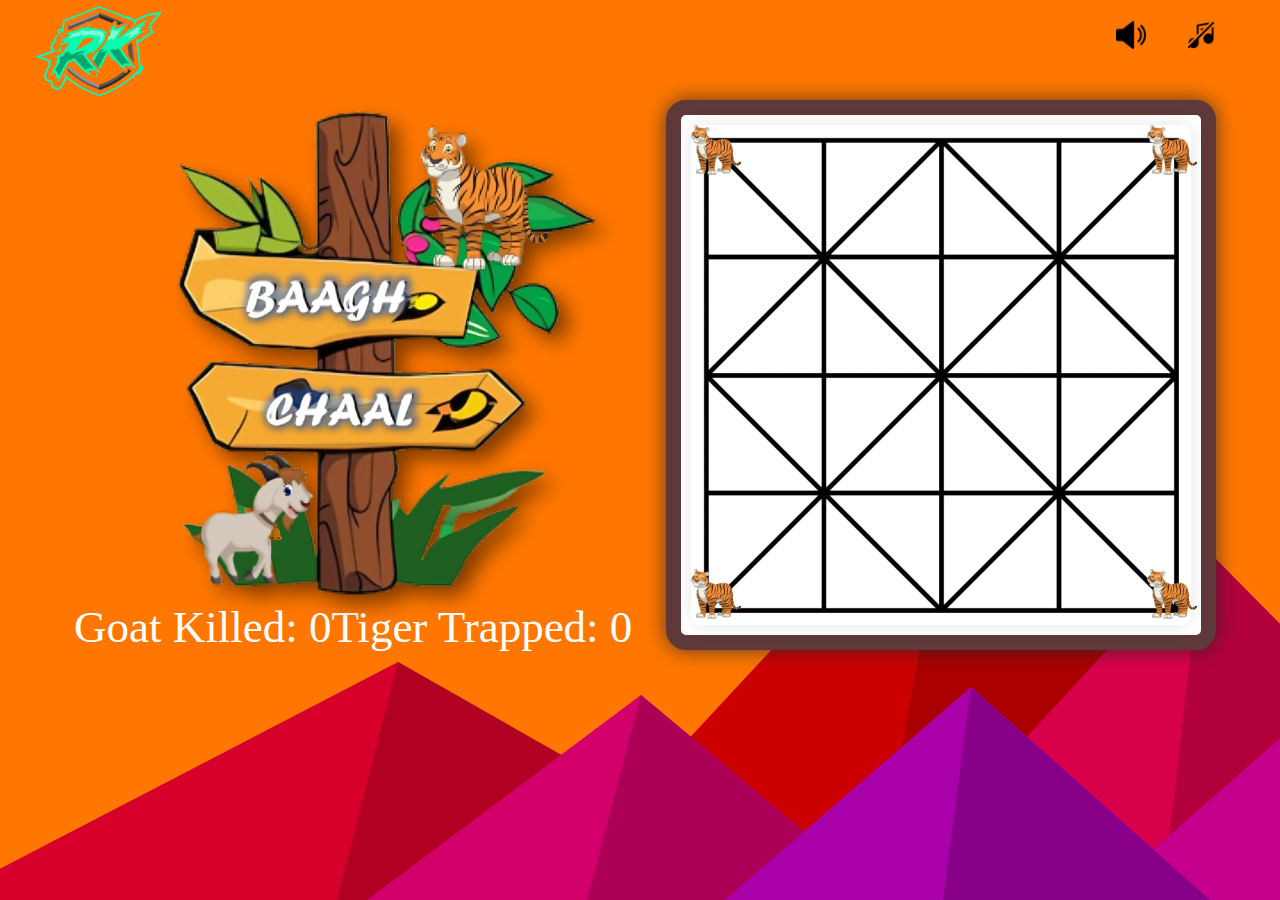
==== index.html @ 2d904344 "first commit" ====
<!DOCTYPE html>
<html lang="en">
<head>
    <meta charset="UTF-8">
    <meta name="viewport" content="width=device-width, initial-scale=1.0">
    <title>Baagh Chaal</title>
    <link rel="stylesheet" href="styles.css">
</head>
<body>
    <div class="error">
        <h1>Sorry! This app is not available on mobile devices. <br> <br>Please Try in PCs or Desktops.<br><br>
            Developer Mr.Roshan Khatiwada doesn't have time to make responsive in mobile devices. 
            (ThankYou)</h1>
    </div>
    <div class="settings" >
          <div class="logo">
           <img src="images/logo.png" alt="" height="100px">
          </div>
          <div class="icons" >
            <div class="sound" id="sound">
            </div>
            <div class="music" id="music">
            </div>
          </div>
    </div>
    <div class="content">
    <div class="message">
        <center> 
        <div class="baagchaal" > 
        <img src="images/FINALBAAGCHAAL.png" alt="" height="500px">
        </div> </center>
        <div class="text">
 <p id="goatKilled" > Goat Killed :</p>
    <p id="tigerTrapped">Tiger Trapped : </p>
        </div>
   
    </div>
    <div class="boardsection">
    <div class="board">
        <div class="square" id="A1" >
             
        </div>
        <div class="square" id="A2" >
             
        </div>
        <div class="square" id="A3" >
             
        </div>
        <div class="square" id="A4" >
             
        </div>
        
        <div class="square" id="A5" >
             
        </div>
        <div class="square" id="B1" >
             
        </div>
        <div class="square" id="B2">
             
        </div>
        <div class="square" id="B3">
             
        </div>
        <div class="square" id="B4">
             
        </div>
        <div class="square" id="B5">
             
        </div>
        <div class="square" id="C1">
             
        </div>
        <div class="square" id="C2">
             
        </div>
        <div class="square" id="C3">
             
        </div>
        <div class="square" id="C4">
             
        </div>
        <div class="square" id="C5">
             
        </div>
        <div class="square" id="D1">
             
        </div>
        <div class="square" id="D2">
             
        </div>
        <div class="square" id="D3">
             
        </div>
        <div class="square" id="D4">
             
        </div>
        <div class="square" id="D5">
             
        </div>
        <div class="square" id="E1">
             
        </div>
        <div class="square" id="E2">
             
        </div>
        <div class="square" id="E3">
             
        </div>
        <div class="square" id="E4">
             
        </div>
        <div class="square" id="E5">
             
        </div>
    </div>
    </div>
    </div>
</body>
<script src="script.js">
    
</script>
</html>
---- styles.css ----
body {
    height: 100vh;
    font-family: Arial, sans-serif;
    background-color: #ff7700;
    background-image: url("data:image/svg+xml,%3Csvg xmlns='http://www.w3.org/2000/svg' viewBox='0 0 1600 900'%3E%3Cpolygon fill='%23cc0000' points='957 450 539 900 1396 900'/%3E%3Cpolygon fill='%23aa0000' points='957 450 872.9 900 1396 900'/%3E%3Cpolygon fill='%23d6002b' points='-60 900 398 662 816 900'/%3E%3Cpolygon fill='%23b10022' points='337 900 398 662 816 900'/%3E%3Cpolygon fill='%23d9004b' points='1203 546 1552 900 876 900'/%3E%3Cpolygon fill='%23b2003d' points='1203 546 1552 900 1162 900'/%3E%3Cpolygon fill='%23d3006c' points='641 695 886 900 367 900'/%3E%3Cpolygon fill='%23ac0057' points='587 900 641 695 886 900'/%3E%3Cpolygon fill='%23c4008c' points='1710 900 1401 632 1096 900'/%3E%3Cpolygon fill='%239e0071' points='1710 900 1401 632 1365 900'/%3E%3Cpolygon fill='%23aa00aa' points='1210 900 971 687 725 900'/%3E%3Cpolygon fill='%23880088' points='943 900 1210 900 971 687'/%3E%3C/svg%3E");
    background-attachment: fixed;
    background-size: cover;
    margin: 0;
    padding: 0;
}
.content
{
    display: flex;
    flex-direction: row;
    justify-content: space-between;
    align-items: center;
    padding-left: 5%;
    padding-right: 5%;
    padding-top: 2%;
    padding-bottom: 5%;
}
.baagchaal{
     filter: drop-shadow(10px 10px 10px rgba(0, 0, 0, 0.5));
}
.text{
    font-family: fantasy;
    display: flex;
    flex-direction: row;
    
    color: white;
    justify-content: space-between;
    padding-right: 30px;
    padding-left: 10px;
}
.text p {
    font-size: 5vh;
    margin: 0; 
    line-height: 1.2;
}
.boardsection{
    border: 15px solid rgb(95, 57, 57);
    padding: 10px;
    border-radius: 20px;
    background-color: rgb(255,255,255);
    box-shadow: 0 0 20px rgba(39, 39, 39, 0.774);
}
.board {
    background-image: url(images/board.png);
    background-size: cover; 
    background-repeat: no-repeat; 
    background-position: center; 
    display: grid;
    grid-template-columns: repeat(5, 100px);
    grid-template-rows: repeat(5, 100px);
    row-gap: 2.2%;
    column-gap: 2.8%;
    border-radius: 10px;
    box-shadow: 0 0 20px rgba(0, 0, 0, 0.1);
}

.square {
    width:50px;
    height: 50px;
    background-color: transparent;
    border-radius: 50%;
    transition: background-color 0.3s ease;
    cursor: pointer;
}

@media screen and (max-width: 1200px) {
 .baagchaal img{
    height: 400px;
    top: 0;
 }
 .text{
    justify-content: space-between;

 }
 .text p{
    margin: 10px;
    font-size: 4vh;
 }

}
@media screen and (max-width: 1050px) {
   .content{
    display: flex;
    flex-direction: column;
   }
}
.settings{
height: 70px;
display: flex;
flex-direction: row;
justify-content: space-between;
padding-left: 2%;
padding-right: 5%; 
}
.icons{
display: flex;
flex-direction: row;
}
.sound{
display: flex;
 align-items: center;
  margin-right: 40px;
  cursor: pointer; 
}
.music{
display: flex; 
align-items: center;
cursor: pointer;
}
.error{
    color: white;
    display: none;
    align-items: center;
    justify-content: center;
}
.logo{
cursor: pointer;
}
@media screen and (max-width: 530px) {
 .settings{
    display: none;
 }
 .content{
    display: none;
 }
 .error{
    display: flex;
 }
}
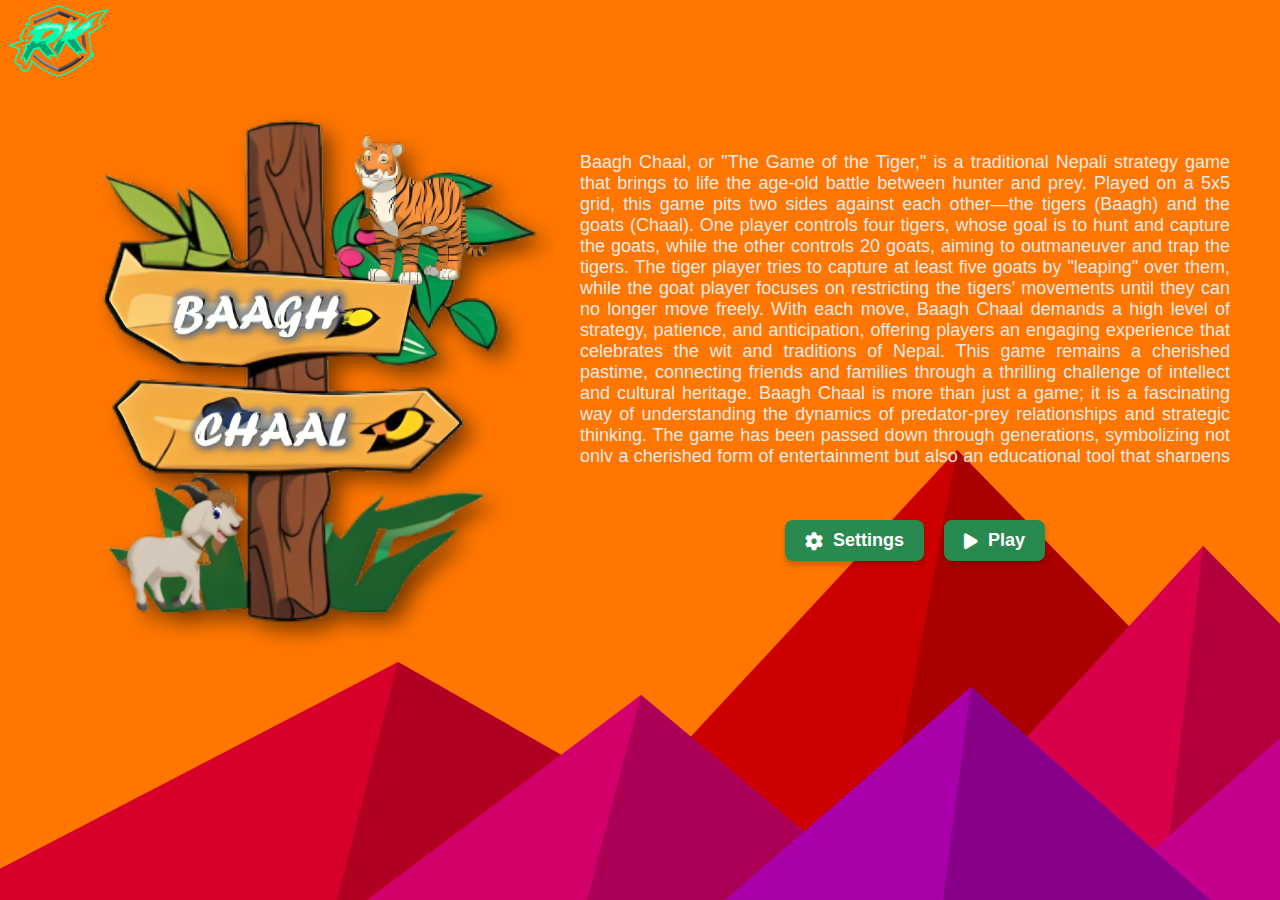
==== commit 414d9835: "Updated files and added offline multiplayer support" ====
--- a/index.html
+++ b/index.html
@@ -3,18 +3,14 @@
 <head>
     <meta charset="UTF-8">
     <meta name="viewport" content="width=device-width, initial-scale=1.0">
+     <link rel="stylesheet" href="https://cdnjs.cloudflare.com/ajax/libs/font-awesome/6.0.0-beta3/css/all.min.css">
     <title>Baagh Chaal</title>
     <link rel="stylesheet" href="styles.css">
 </head>
 <body>
-    <div class="error">
-        <h1>Sorry! This app is not available on mobile devices. <br> <br>Please Try in PCs or Desktops.<br><br>
-            Developer Mr.Roshan Khatiwada doesn't have time to make responsive in mobile devices. 
-            (ThankYou)</h1>
-    </div>
     <div class="settings" >
           <div class="logo">
-           <img src="images/logo.png" alt="" height="100px">
+           <img src="images/logo.png" alt="" height="80px">
           </div>
           <div class="icons" >
             <div class="sound" id="sound">
@@ -25,99 +21,97 @@
     </div>
     <div class="content">
     <div class="message">
-        <center> 
+
         <div class="baagchaal" > 
-        <img src="images/FINALBAAGCHAAL.png" alt="" height="500px">
-        </div> </center>
-        <div class="text">
- <p id="goatKilled" > Goat Killed :</p>
-    <p id="tigerTrapped">Tiger Trapped : </p>
+        <img src="images/FINALBAAGCHAAL.png" alt="">
+        </div> 
+         <div class="baagh_chaal_content">
+         <div class="text_baagchaal">
+             <p>
+                 Baagh Chaal, or "The Game of the Tiger," is a traditional Nepali 
+                 strategy game that brings to life the age-old battle between hunter 
+                 and prey. Played on a 5x5 grid, this game pits two sides against each
+                  other—the tigers (Baagh) and the goats (Chaal). One player controls 
+                  four tigers, whose goal is to hunt and capture the goats, while the
+                   other controls 20 goats, aiming to outmaneuver and trap the tigers.
+                    The tiger player tries to capture at least five goats by "leaping" 
+                    over them, while the goat player focuses on restricting the tigers’ 
+                    movements until they can no longer move freely. With each move, Baagh 
+                    Chaal demands a high level of strategy, patience, and anticipation,
+                    offering players an engaging experience that celebrates the wit and 
+                    traditions of Nepal. This game remains a cherished pastime, connecting 
+                    friends and families through a thrilling challenge of intellect and 
+                    cultural heritage.
+                    Baagh Chaal is more than just a game; it is a fascinating way of understanding
+                     the dynamics of predator-prey relationships and strategic thinking. The game
+                      has been passed down through generations, symbolizing not only a cherished 
+                      form of entertainment but also an educational tool that sharpens the mind 
+                      and encourages patience, foresight, and creative problem-solving. As players 
+                      immerse themselves in the intricate maneuvers of tigers and goats, they are 
+                      also connecting with Nepal’s heritage, reliving a tradition that has brought
+                       joy and competition to households for centuries. Whether enjoyed as a friendly 
+                       match or a fierce competition, Baagh Chaal remains a timeless reminder of Nepal’s
+                        rich cultural legacy and the timeless appeal of strategy games.
+                </p>
         </div>
-   
-    </div>
-    <div class="boardsection">
-    <div class="board">
-        <div class="square" id="A1" >
-             
+        <div class="playbuttons">
+            <center>
+           <button id="setting-btn"><i class="fas fa-cog" ></i> Settings</button>
+           </center>
+           <center>
+          <a href="multiplayer_offline.html" style="text-decoration: none; color: white;"> <button><i class="fas fa-play"></i> Play</button></a>
+           </center>
         </div>
-        <div class="square" id="A2" >
-             
-        </div>
-        <div class="square" id="A3" >
-             
-        </div>
-        <div class="square" id="A4" >
-             
-        </div>
-        
-        <div class="square" id="A5" >
-             
-        </div>
-        <div class="square" id="B1" >
-             
-        </div>
-        <div class="square" id="B2">
-             
-        </div>
-        <div class="square" id="B3">
-             
-        </div>
-        <div class="square" id="B4">
-             
-        </div>
-        <div class="square" id="B5">
-             
-        </div>
-        <div class="square" id="C1">
-             
-        </div>
-        <div class="square" id="C2">
-             
-        </div>
-        <div class="square" id="C3">
-             
-        </div>
-        <div class="square" id="C4">
-             
-        </div>
-        <div class="square" id="C5">
-             
-        </div>
-        <div class="square" id="D1">
-             
-        </div>
-        <div class="square" id="D2">
-             
-        </div>
-        <div class="square" id="D3">
-             
-        </div>
-        <div class="square" id="D4">
-             
-        </div>
-        <div class="square" id="D5">
-             
-        </div>
-        <div class="square" id="E1">
-             
-        </div>
-        <div class="square" id="E2">
-             
-        </div>
-        <div class="square" id="E3">
-             
-        </div>
-        <div class="square" id="E4">
-             
-        </div>
-        <div class="square" id="E5">
-             
         </div>
     </div>
     </div>
+    <div class="settingON" id="settingON">
+        <div class="message" id="message">
+            <div class="toggles" id="toggles">
+                  <div class="sound">
+        <div class="text">Sound</div>
+        <button class="toggle" onclick="toggleSound()" id="sound">Off</button>
     </div>
+    <div class="music">
+        <div class="text">Music</div>
+        <button class="toggle" onclick="toggleMusic()" id="music">Off</button>
+    </div>
+            </div>
+            <div class="buttons" id="buttons">
+                <div class="cancel" id="cancel">
+                    <BUTTON>Cancel</BUTTON>
+                </div>
+            </div>
+        </div>
+    </div>
+
 </body>
-<script src="script.js">
+<script src="multiplayer_offline.js"></script>
+<script>
+    function toggleSound() {
+    const soundButton = document.querySelector('.sound .toggle');
+    soundButton.classList.toggle('on');
+    soundButton.textContent = soundButton.classList.contains('on') ? 'On' : 'Off';
+}
+
+    function toggleMusic() {
+        const musicButton = document.querySelector('.music .toggle');
+        musicButton.classList.toggle('on');
+        musicButton.textContent = musicButton.classList.contains('on') ? 'On' : 'Off';
+    }
     
+    let cancel = document.querySelector('.buttons .cancel');
+    let setting = document.querySelector('.settingON');
+    let settingBtn=document.querySelector('#setting-btn');
+
+    setting.style.display='none';   
+    cancel.addEventListener('click',function(){
+        setting.style.display='none';
+    });
+
+    settingBtn.addEventListener('click',function(){
+        setting.style.display='flex';
+    });
+
 </script>
 </html>
--- a/styles.css
+++ b/styles.css
@@ -1,5 +1,4 @@
 body {
-    height: 100vh;
     font-family: Arial, sans-serif;
     background-color: #ff7700;
     background-image: url("data:image/svg+xml,%3Csvg xmlns='http://www.w3.org/2000/svg' viewBox='0 0 1600 900'%3E%3Cpolygon fill='%23cc0000' points='957 450 539 900 1396 900'/%3E%3Cpolygon fill='%23aa0000' points='957 450 872.9 900 1396 900'/%3E%3Cpolygon fill='%23d6002b' points='-60 900 398 662 816 900'/%3E%3Cpolygon fill='%23b10022' points='337 900 398 662 816 900'/%3E%3Cpolygon fill='%23d9004b' points='1203 546 1552 900 876 900'/%3E%3Cpolygon fill='%23b2003d' points='1203 546 1552 900 1162 900'/%3E%3Cpolygon fill='%23d3006c' points='641 695 886 900 367 900'/%3E%3Cpolygon fill='%23ac0057' points='587 900 641 695 886 900'/%3E%3Cpolygon fill='%23c4008c' points='1710 900 1401 632 1096 900'/%3E%3Cpolygon fill='%239e0071' points='1710 900 1401 632 1365 900'/%3E%3Cpolygon fill='%23aa00aa' points='1210 900 971 687 725 900'/%3E%3Cpolygon fill='%23880088' points='943 900 1210 900 971 687'/%3E%3C/svg%3E");
@@ -8,126 +7,265 @@
     margin: 0;
     padding: 0;
 }
-.content
-{
-    display: flex;
-    flex-direction: row;
-    justify-content: space-between;
-    align-items: center;
-    padding-left: 5%;
-    padding-right: 5%;
-    padding-top: 2%;
-    padding-bottom: 5%;
+
+.content {
+   
+    padding: 20px;
+}
+
+.message {
+    text-align: center;
+    max-width: 100%;
+}
+
+.message img {
+    width: 100%;       /* Default image width at 60% of the container */
+    max-width: 550px; /* Maximum width limit */
+    height: auto; 
+    float: left;    /* Maintains aspect ratio */
 }
 .baagchaal{
      filter: drop-shadow(10px 10px 10px rgba(0, 0, 0, 0.5));
 }
-.text{
-    font-family: fantasy;
-    display: flex;
-    flex-direction: row;
-    
-    color: white;
-    justify-content: space-between;
-    padding-right: 30px;
-    padding-left: 10px;
-}
-.text p {
-    font-size: 5vh;
-    margin: 0; 
-    line-height: 1.2;
-}
-.boardsection{
-    border: 15px solid rgb(95, 57, 57);
+/* General button styling */
+.playbuttons {
+    display: flex;
+    justify-content: center;
+    gap: 20px;
+    margin-top: 20px;
+}
+
+.playbuttons button {
+    background-color: #288a4f; /* Primary button color */
+    color: white;
+    font-size: 18px;
+    font-weight: bold;
+    padding: 10px 20px;
+    border: none;
+    border-radius: 8px;
+    cursor: pointer;
+    transition: transform 0.2s, background-color 0.2s; /* Smooth hover effect */
+    box-shadow: 0px 4px 6px rgba(0, 0, 0, 0.2); /* Adds a subtle shadow */
+    display: flex;
+    align-items: center; /* Aligns icon and text vertically */
+    gap: 10px; /* Space between the icon and text */
+}
+
+/* Hover effect */
+.playbuttons button:hover {
+    background-color: #274d36; /* Darker shade on hover */
+    transform: scale(1.05); /* Slightly enlarges on hover */
+}
+
+/* Active (pressed) effect */
+.playbuttons button:active {
+    transform: scale(0.98); /* Slightly shrinks when clicked */
+}
+
+/* Responsive adjustments for smaller screens */
+@media (max-width: 600px) {
+    .playbuttons {
+        flex-direction: column;
+        gap: 15px;
+    }
+    
+    .playbuttons button {
+        font-size: 16px;
+        width: 80%; /* Full-width buttons on smaller screens */
+    }
+}
+
+.text_baagchaal{
+    padding: 20px;
+    color: rgb(233, 233, 233);
+    font-size: large;
+    
+}
+
+.text_baagchaal p {
+    max-height: 300px;
+    overflow: auto; /* Enable scrolling */
     padding: 10px;
-    border-radius: 20px;
-    background-color: rgb(255,255,255);
-    box-shadow: 0 0 20px rgba(39, 39, 39, 0.774);
-}
-.board {
-    background-image: url(images/board.png);
-    background-size: cover; 
-    background-repeat: no-repeat; 
-    background-position: center; 
-    display: grid;
-    grid-template-columns: repeat(5, 100px);
-    grid-template-rows: repeat(5, 100px);
-    row-gap: 2.2%;
-    column-gap: 2.8%;
-    border-radius: 10px;
-    box-shadow: 0 0 20px rgba(0, 0, 0, 0.1);
-}
-
-.square {
-    width:50px;
-    height: 50px;
-    background-color: transparent;
-    border-radius: 50%;
-    transition: background-color 0.3s ease;
-    cursor: pointer;
-}
-
-@media screen and (max-width: 1200px) {
- .baagchaal img{
-    height: 400px;
+    text-align: justify;
+}
+
+/* Styling the scrollbar */
+.text_baagchaal p::-webkit-scrollbar {
+    width: 3px;               /* Width of the scrollbar */
+}
+
+/* Track (background) */
+.text_baagchaal p::-webkit-scrollbar-track {
+    /* Light background color for the track */
+    border-radius: 10px;       /* Rounded corners for the track */
+}
+
+/* Thumb (scroll handle) */
+.text_baagchaal p::-webkit-scrollbar-thumb {
+    background: #888888bb;       /* Color of the scroll handle */
+    border-radius: 10px;       /* Rounded corners for the handle */
+   
+}
+
+/* Hover effect on the thumb */
+.text_baagchaal p::-webkit-scrollbar-thumb:hover {
+    background: #cc5500;       /* Darker color when hovered */
+}
+
+
+@media (max-width: 992px) {
+    .message img {
+        width: 80%;   /* Medium screens, image takes up more width */
+    }
+}
+@media (max-width: 850px) {
+    .content .message .baagh_chaal_content{
+        display: flex;
+        align-items: center;
+        justify-content: center;
+        height: 70vh;
+    }
+   .content .message .baagh_chaal_content .playbuttons{
+    display: flex;
+    flex-direction: column;
+
+   }
+
+    .content .message .baagh_chaal_content .playbuttons button{
+      width: 100%;
+      display: flex;
+      align-items: center;
+      justify-content: center;
+    }
+
+    .content .message .baagh_chaal_content .text_baagchaal {
+        display: none;
+    }
+}
+
+@media (max-width: 768px) {
+    .message img {
+        width: 80%;   /* Small screens, increase image width for better view */
+    }
+}
+
+@media (max-width: 576px) {
+    .message img {
+        width: 85%;   /* Extra small screens, image almost fills the container */
+        margin-left: 40px;
+    }
+         .content .message{
+    display: flex;
+    flex-direction: column;
+
+   }
+   .content .message .baagh_chaal_content{
+        display: flex;
+        align-items: center;
+        justify-content: center;
+        height: 100%;
+    }
+     .content .message .baagh_chaal_content .playbuttons button{
+      width: 70vw;
+      display: flex;
+      align-items: center;
+      justify-content: center;
+    }
+}
+
+@media (max-width: 400px) {
+    .message img {
+        width: 100%;  /* Very small screens, image scales to full container width */
+        max-width: 500px; /* Optionally, set a new max-width limit */
+        margin: 0;
+    }
+
+}
+
+
+
+
+
+.settingON{
+    background-color: rgba(0, 0, 0, 0.788);
+    height: 100vh; 
+    width: 100%;
+    position: fixed; 
     top: 0;
- }
- .text{
-    justify-content: space-between;
-
- }
- .text p{
-    margin: 10px;
-    font-size: 4vh;
- }
-
-}
-@media screen and (max-width: 1050px) {
-   .content{
-    display: flex;
-    flex-direction: column;
-   }
-}
-.settings{
-height: 70px;
-display: flex;
-flex-direction: row;
-justify-content: space-between;
-padding-left: 2%;
-padding-right: 5%; 
-}
-.icons{
-display: flex;
-flex-direction: row;
-}
-.sound{
-display: flex;
- align-items: center;
-  margin-right: 40px;
-  cursor: pointer; 
-}
-.music{
-display: flex; 
-align-items: center;
-cursor: pointer;
-}
-.error{
-    color: white;
-    display: none;
+    left: 0;
+    display: flex;
     align-items: center;
     justify-content: center;
-}
-.logo{
-cursor: pointer;
-}
-@media screen and (max-width: 530px) {
- .settings{
-    display: none;
- }
- .content{
-    display: none;
- }
- .error{
-    display: flex;
- }
+    
+    
+}
+.settingON .message{
+    width: auto;
+    height: auto;
+    display: flex;
+    flex-direction: column;
+    background-color: #ff7700;
+    padding: 25px;
+    border-radius: 5px;
+
+}
+.settingON .message .toggles{
+    color:rgb(212, 212, 212);
+    font-size: 20px;
+    background-color: rgb(146, 91, 29);
+    padding: 20px;
+    border-radius: 7px;
+    display: flex;
+    flex-direction: column;
+    float: left;
+    gap: 10px;
+
+}
+
+
+.settingON .message .toggles .toggle {
+    width: 60px;
+    height: 30px;
+    background-color: red;
+    color: white;
+    font-weight: bold;
+    border: none;
+    border-radius: 15px;
+    cursor: pointer;
+    transition: background-color 0.3s, color 0.3s;
+}
+
+.toggle.on {
+    background-color: green;
+    color: white;
+
+}
+
+
+.settingON .message .toggles .sound,.music{
+    display: flex;
+    flex-direction: row;
+    gap: 10px;
+    width: 150px;
+    justify-content: space-between;
+ 
+}
+.settingON .message .buttons{
+    display: flex;
+    flex-direction: row;
+    gap: 20px;
+    width: 100%;
+    justify-content: end;
+}
+.settingON .message .buttons button{
+       background-color: #cc0001;
+    border: none;
+    color: white;
+    padding: 8px 20px 8px 20px;
+    cursor: pointer;
+    border-radius: 5px;
+    font-size: 15px;
+    font-family: Arial, Helvetica, sans-serif;
+    margin-top: 20px;
+
 }